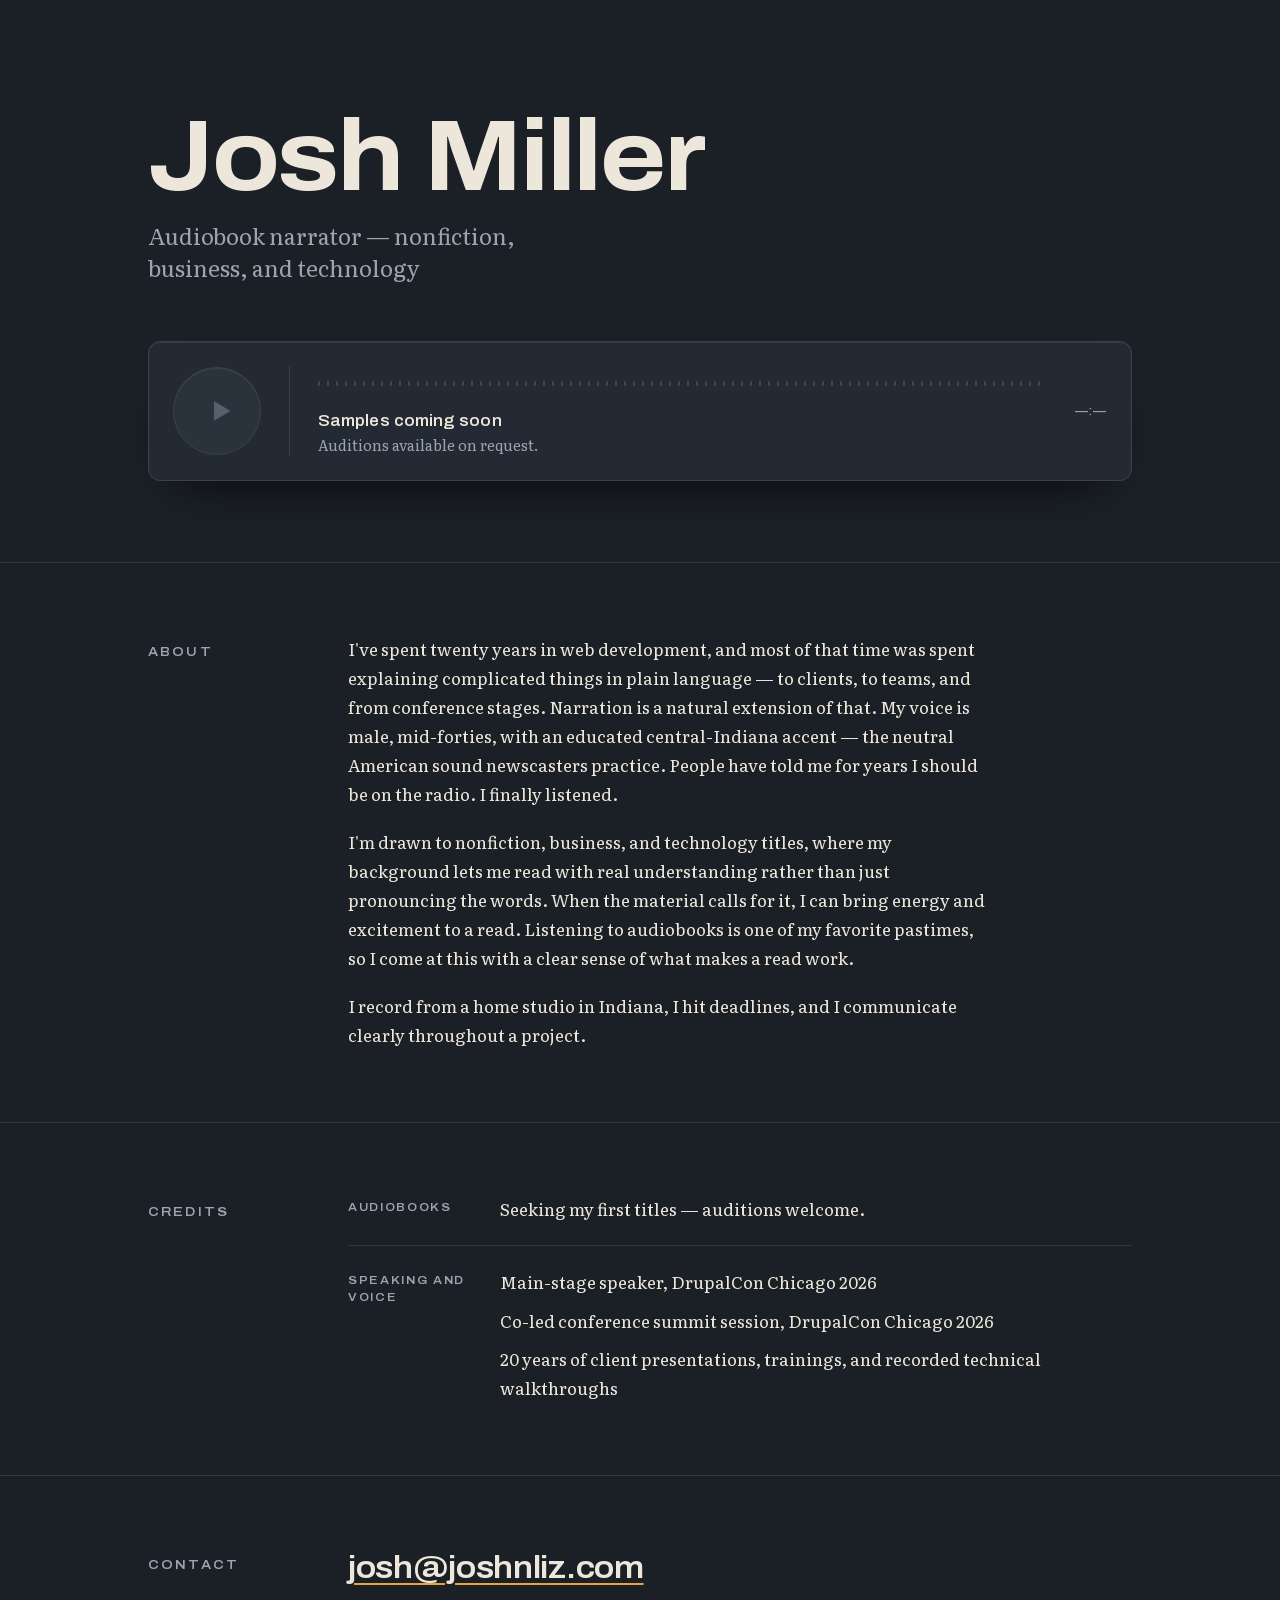
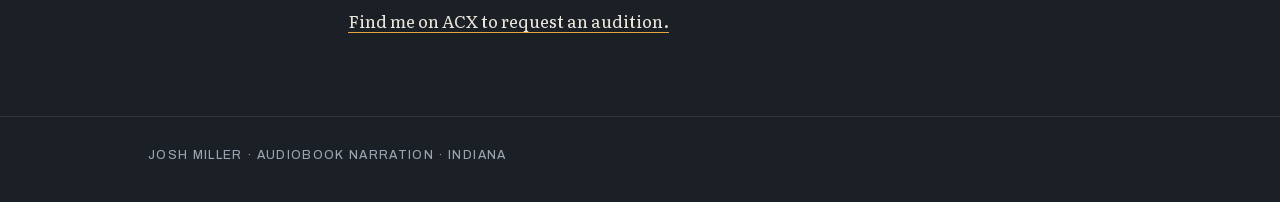
==== index.html @ 0f26d295 "Build the audiobook narration site One page, plain HTML/CSS/vanilla JS, served by GitHub Pages as-is" ====
<!doctype html>
<html lang="en">
<head>
<meta charset="utf-8">
<meta name="viewport" content="width=device-width, initial-scale=1">

<title>Josh Miller — Audiobook Narrator</title>
<meta name="description" content="Audiobook narrator for nonfiction, business, and technology titles. Home studio in Indiana. Listen to a sample and request an audition.">
<link rel="canonical" href="https://voice.joshnliz.com/">

<meta property="og:type" content="website">
<meta property="og:url" content="https://voice.joshnliz.com/">
<meta property="og:title" content="Josh Miller — Audiobook Narrator">
<meta property="og:description" content="Nonfiction, business, and technology titles. Home studio in Indiana.">
<meta property="og:image" content="https://voice.joshnliz.com/img/og.png">
<meta property="og:image:width" content="1200">
<meta property="og:image:height" content="630">
<meta name="twitter:card" content="summary_large_image">

<link rel="icon" href="img/favicon.svg" type="image/svg+xml">
<link rel="apple-touch-icon" href="img/apple-touch-icon.png">
<meta name="theme-color" content="#1B2027">

<link rel="preload" href="fonts/archivo-latin.woff2" as="font" type="font/woff2" crossorigin>
<link rel="preload" href="fonts/literata-latin.woff2" as="font" type="font/woff2" crossorigin>
<link rel="stylesheet" href="css/site.css">
</head>
<body>

<main>

  <!-- ── Hero ─────────────────────────────────────────────────────────── -->
  <section class="hero" aria-labelledby="name">
    <div class="wrap">
      <h1 id="name">Josh&nbsp;Miller</h1>
      <p class="tagline">Audiobook narrator — nonfiction, business, and technology</p>

      <!--
        The hero player. Its resting markup below is the "no samples yet" state,
        which is what a visitor sees before JavaScript runs and what search
        engines index. When audio/samples.json has entries, js/player.js
        replaces the contents of .transport with a working transport.
        To change the resting copy, edit the two lines marked RESTING COPY.
      -->
      <div class="transport" id="hero" data-hero>
        <button class="key" type="button" disabled aria-label="No sample loaded">
          <svg class="key-glyph" viewBox="0 0 24 24" aria-hidden="true" focusable="false">
            <path d="M8 5.5v13l11-6.5z"/>
          </svg>
        </button>
        <div class="rule" aria-hidden="true"></div>
        <div class="meter meter--dormant" aria-hidden="true"></div>
        <div class="stage">
          <!-- RESTING COPY -->
          <p class="stage-title">Samples coming soon</p>
          <p class="stage-note">Auditions available on request.</p>
        </div>
        <p class="readout" aria-hidden="true"><span>—:—</span></p>
      </div>

      <noscript>
        <p class="noscript-note">
          Playing audio here needs JavaScript. Email me at
          <a href="mailto:josh@joshnliz.com">josh@joshnliz.com</a> and I'll send
          samples directly.
        </p>
      </noscript>
    </div>
  </section>

  <!-- ── Samples ──────────────────────────────────────────────────────── -->
  <!-- Populated from audio/samples.json. Stays hidden while there are none. -->
  <section class="band" id="samples" aria-labelledby="samples-label" hidden>
    <div class="wrap">
      <h2 class="label" id="samples-label">Samples</h2>
      <ol class="tracks" data-tracks></ol>
    </div>
  </section>

  <!-- ── About ────────────────────────────────────────────────────────── -->
  <section class="band" id="about" aria-labelledby="about-label">
    <div class="wrap band-split">
      <h2 class="label" id="about-label">About</h2>
      <div class="about">
      <div class="prose">
        <p>
          I've spent twenty years in web development, and most of that time was
          spent explaining complicated things in plain language — to clients, to
          teams, and from conference stages. Narration is a natural extension of
          that. My voice is male, mid-forties, with an educated central-Indiana
          accent — the neutral American sound newscasters practice. People have
          told me for years I should be on the radio. I finally listened.
        </p>
        <p>
          I'm drawn to nonfiction, business, and technology titles, where my
          background lets me read with real understanding rather than just
          pronouncing the words. When the material calls for it, I can bring
          energy and excitement to a read. Listening to audiobooks is one of my
          favorite pastimes, so I come at this with a clear sense of what makes
          a read work.
        </p>
        <p>
          I record from a home studio in Indiana, I hit deadlines, and I
          communicate clearly throughout a project.
        </p>
      </div>

      <!--
        PORTRAIT — off by default; the page is designed to be complete without
        it. Delete these two comment markers to show it. The layout picks up
        the second column on its own.
      <figure class="portrait">
        <img src="img/portrait.jpg" width="800" height="1000" alt="Josh Miller" loading="lazy" decoding="async">
      </figure>
      -->

      </div>
    </div>
  </section>

  <!-- ── Credits ──────────────────────────────────────────────────────── -->
  <section class="band" id="credits" aria-labelledby="credits-label">
    <div class="wrap band-split">
      <h2 class="label" id="credits-label">Credits</h2>
      <div class="ledger">

        <div class="row">
          <h3 class="row-key">Audiobooks</h3>
          <div class="row-val">
            <p>Seeking my first titles — auditions welcome.</p>
          </div>
        </div>

        <div class="row">
          <h3 class="row-key">Speaking<span class="row-key-cont"> and voice</span></h3>
          <div class="row-val">
            <ul class="plain">
              <li>
                Main-stage speaker, DrupalCon Chicago 2026
              </li>
              <li>
                Co-led conference summit session, DrupalCon Chicago 2026
              </li>
              <li>
                20 years of client presentations, trainings, and recorded
                technical walkthroughs
              </li>
            </ul>
          </div>
        </div>

      </div>
    </div>
  </section>

  <!-- ── Contact ──────────────────────────────────────────────────────── -->
  <section class="band band--last" id="contact" aria-labelledby="contact-label">
    <div class="wrap band-split">
      <h2 class="label" id="contact-label">Contact</h2>
      <div class="prose">
        <p class="mail">
          <a href="mailto:josh@joshnliz.com">josh@joshnliz.com</a>
        </p>
        <p class="acx">
          <a href="https://www.acx.com/narrator?p=AXAS5FM89WMIQ">Find me on ACX to request an audition.</a>
        </p>
      </div>
    </div>
  </section>

</main>

<footer>
  <div class="wrap">
    <p>Josh Miller · Audiobook narration · Indiana</p>
  </div>
</footer>

<script src="js/player.js" defer></script>
</body>
</html>
---- css/site.css ----
@charset "utf-8";

/* ==========================================================================
   Josh Miller — audiobook narration
   The visual language is a broadcast console: slate rack steel, an ivory
   meter face, and one tungsten lamp behind the transport. Amber appears
   almost nowhere except where sound is — the play key, the played portion of
   a waveform, and focus. When you see it, it means audio.
   ========================================================================== */

/* --- Typefaces ---------------------------------------------------------- */

@font-face {
  font-family: "Archivo";
  src: url("../fonts/archivo-latin.woff2") format("woff2");
  font-weight: 400 800;
  font-stretch: 62% 125%;
  font-style: normal;
  font-display: swap;
}

@font-face {
  font-family: "Literata";
  src: url("../fonts/literata-latin.woff2") format("woff2");
  font-weight: 400 700;
  font-style: normal;
  font-display: swap;
}

/* --- Tokens ------------------------------------------------------------- */

:root {
  --booth: #1b2027;        /* console steel — the page ground */
  --panel: #232a33;        /* a rack unit face */
  --key-face: #2a323c;     /* the transport key itself */
  --edge: #39424e;         /* milled bevel between units */
  --meter: #ede6da;        /* VU meter face ivory — primary text */
  --dim: #9aa5b1;          /* silkscreen label grey */
  --trace: #55616e;        /* an unlit waveform */
  --tungsten: #e8a33d;     /* the lamp behind the needle */
  --tungsten-hot: #f4be68; /* needle at peak */
  --oxblood: #8c3b34;

  --hair: rgba(237, 230, 218, 0.11);
  --lift: rgba(255, 255, 255, 0.07);

  --display: "Archivo", "Helvetica Neue", Helvetica, Arial, sans-serif;
  --body: "Literata", Georgia, "Times New Roman", serif;

  --gutter: clamp(1.25rem, 5vw, 3.25rem);
  --measure: 64ch;
}

/* --- Base --------------------------------------------------------------- */

*, *::before, *::after { box-sizing: border-box; }

html {
  -webkit-text-size-adjust: 100%;
  scroll-behavior: smooth;
}

body {
  margin: 0;
  background: var(--booth);
  color: var(--meter);
  font-family: var(--body);
  font-optical-sizing: auto;
  font-size: 1.0625rem;
  line-height: 1.7;
  -webkit-font-smoothing: antialiased;
  -moz-osx-font-smoothing: grayscale;
}

[hidden] { display: none !important; }

h1, h2, h3 { margin: 0; font-weight: 400; }
p { margin: 0; }

a {
  color: var(--meter);
  text-decoration-color: var(--tungsten);
  text-decoration-thickness: 1px;
  text-underline-offset: 0.22em;
}

a:hover { color: var(--tungsten-hot); }

:focus-visible {
  outline: 2px solid var(--tungsten);
  outline-offset: 3px;
  border-radius: 2px;
}

svg { display: block; }

.wrap {
  width: 100%;
  max-width: 68rem;
  margin-inline: auto;
  padding-inline: var(--gutter);
}

/* Section labels read like silkscreen on a panel face. */
.label {
  font-family: var(--display);
  font-variation-settings: "wdth" 118, "wght" 600;
  font-size: 0.75rem;
  letter-spacing: 0.18em;
  text-transform: uppercase;
  color: var(--dim);
  line-height: 1.4;
}

/* --- Hero --------------------------------------------------------------- */

.hero {
  padding-block: clamp(3.5rem, 13vh, 7rem) clamp(3rem, 9vh, 5.5rem);
}

h1 {
  font-family: var(--display);
  font-variation-settings: "wdth" 112, "wght" 700;
  font-size: clamp(2.9rem, 11.5vw, 6.25rem);
  line-height: 0.9;
  letter-spacing: -0.025em;
  margin-bottom: clamp(0.75rem, 2vw, 1.1rem);
}

.tagline {
  font-size: clamp(1.05rem, 2.6vw, 1.4rem);
  line-height: 1.45;
  color: var(--dim);
  max-width: 34ch;
  text-wrap: balance;
  margin-bottom: clamp(2.25rem, 6vw, 3.5rem);
}

/* --- The transport: the one element worth the effort -------------------- */

/* Narrow: the key sits beside the title, and the meter spans the full panel
   underneath, where it has room to be read. */
.transport {
  display: grid;
  grid-template-columns: auto minmax(0, 1fr);
  grid-template-areas:
    "key  stage"
    "wave wave"
    "time time";
  align-items: center;
  column-gap: clamp(0.9rem, 3vw, 1.75rem);
  row-gap: 0.85rem;
  padding: clamp(0.9rem, 3vw, 1.5rem);
  background: var(--panel);
  border: 1px solid var(--edge);
  border-radius: 12px;
  box-shadow:
    inset 0 1px 0 var(--lift),
    0 26px 50px -30px rgb(0 0 0 / 0.9);
}

.transport > .key { grid-area: key; }
.transport > .stage { grid-area: stage; }
.transport > .meter { grid-area: wave; margin-bottom: 0; }
.transport > .readout { grid-area: time; justify-self: end; }

/* The milled divider between the key and the stage. It only earns its place
   once there's room for the four-column layout. */
.transport > .rule { display: none; }

/* Wide: one row of controls, the meter above the title in the same column. */
@media (min-width: 40rem) {
  .transport {
    grid-template-columns: auto 1px minmax(0, 1fr) auto;
    grid-template-areas:
      "key rule wave time"
      "key rule stage time";
    row-gap: 0.55rem;
  }
  .transport > .readout { justify-self: auto; }
  .transport > .rule {
    display: block;
    grid-area: rule;
    align-self: stretch;
    background: var(--hair);
    min-block-size: 3.25rem;
  }
}

/* The key. It has height: a lit top edge, a body, and a shadow beneath that
   it loses when pressed. */
.key {
  --size: clamp(3.75rem, 11vw, 5.5rem);
  inline-size: var(--size);
  block-size: var(--size);
  flex: none;
  display: grid;
  place-items: center;
  padding: 0;
  border: 1px solid var(--edge);
  border-radius: 50%;
  background: var(--key-face);
  color: var(--tungsten);
  cursor: pointer;
  box-shadow:
    inset 0 1px 0 rgb(255 255 255 / 0.13),
    0 3px 0 -1px #171c22,
    0 10px 20px -10px rgb(0 0 0 / 0.85);
  transition: transform 90ms ease, box-shadow 90ms ease, color 120ms ease;
}

.key:hover:not(:disabled) { color: var(--tungsten-hot); }

.key:active:not(:disabled) {
  transform: translateY(2px);
  box-shadow:
    inset 0 2px 5px rgb(0 0 0 / 0.5),
    0 1px 0 -1px #171c22;
}

.key:disabled {
  color: var(--trace);
  cursor: default;
  box-shadow: inset 0 1px 0 var(--lift);
}

.key-glyph {
  inline-size: 42%;
  block-size: 42%;
  fill: currentColor;
  /* the play triangle's mass sits left of centre; nudge it back */
  margin-inline-start: 6%;
}

.key[data-state="playing"] .key-glyph { margin-inline-start: 0; }

.key[data-state="playing"] {
  color: var(--tungsten-hot);
  border-color: rgb(232 163 61 / 0.45);
}

.stage { min-width: 0; }

.stage-title {
  font-family: var(--display);
  font-variation-settings: "wdth" 104, "wght" 550;
  font-size: clamp(0.95rem, 2.2vw, 1.05rem);
  letter-spacing: 0.005em;
  line-height: 1.35;
}

.stage-note {
  font-size: 0.9rem;
  line-height: 1.45;
  color: var(--dim);
  margin-top: 0.15rem;
}

/* --- The meter (waveform) ----------------------------------------------- */

.meter {
  position: relative;
  block-size: clamp(2.75rem, 8vw, 4rem);
  margin-bottom: 0.6rem;
  touch-action: none;
}

/* Resting state: an evenly-ticked baseline. No signal, honestly drawn —
   never a fabricated waveform for a file that doesn't exist. */
.meter--dormant {
  block-size: 2.25rem;
  background-image: repeating-linear-gradient(
    to right,
    var(--trace) 0 2px,
    transparent 2px 9px
  );
  background-size: 100% 5px;
  background-position: 0 center;
  background-repeat: no-repeat;
  opacity: 0.5;
}

.meter--live { cursor: pointer; }

.meter-layer {
  position: absolute;
  inset: 0;
  -webkit-mask-image: var(--wave);
  mask-image: var(--wave);
  -webkit-mask-size: 100% 100%;
  mask-size: 100% 100%;
  -webkit-mask-repeat: no-repeat;
  mask-repeat: no-repeat;
}

.meter-base { background: var(--trace); }

.meter-played {
  background: var(--tungsten);
  clip-path: inset(0 calc(100% - var(--played, 0%)) 0 0);
}

/* Where masks aren't supported, fall back to a plain track in the same
   visual language rather than a wall of solid colour. */
@supports not ((mask-size: 100% 100%) or (-webkit-mask-size: 100% 100%)) {
  .meter-layer { -webkit-mask-image: none; mask-image: none; }
  .meter-base { inset: calc(50% - 2px) 0; background: var(--trace); border-radius: 2px; }
  .meter-played { inset: calc(50% - 2px) 0; border-radius: 2px; }
}

/* A sample with no pre-rendered waveform: same idea, plain track. */
.meter--plain .meter-base,
.meter--plain .meter-played {
  inset: calc(50% - 2px) 0;
  -webkit-mask-image: none;
  mask-image: none;
  border-radius: 2px;
}

.meter-head {
  position: absolute;
  inset-block: -3px;
  inline-size: 2px;
  background: var(--tungsten-hot);
  left: var(--played, 0%);
  translate: -1px 0;
  opacity: 0;
}

.meter--live[data-state="playing"] .meter-head,
.meter--live:hover .meter-head,
.meter--live:focus-visible .meter-head { opacity: 1; }

.readout {
  font-family: var(--display);
  font-variation-settings: "wdth" 96, "wght" 500;
  font-variant-numeric: tabular-nums;
  font-size: 0.82rem;
  letter-spacing: 0.06em;
  color: var(--dim);
  white-space: nowrap;
}

.readout .played { color: var(--meter); }

.noscript-note {
  margin-top: 1.25rem;
  font-size: 0.95rem;
  color: var(--dim);
}

/* --- Bands -------------------------------------------------------------- */

.band {
  border-top: 1px solid var(--hair);
  padding-block: clamp(2.75rem, 8vw, 4.5rem);
}

.band-split {
  display: grid;
  gap: clamp(1rem, 3vw, 2.5rem);
}

@media (min-width: 48rem) {
  .band-split {
    grid-template-columns: 8.5rem minmax(0, 1fr);
    gap: clamp(2rem, 5vw, 4rem);
  }
  .band-split > .label { padding-top: 0.55rem; }
}

.prose { max-width: var(--measure); }
.prose p + p { margin-top: 1.15em; }

/* The About band takes a second column only if the optional portrait is
   actually present in the markup. */
.about { display: grid; gap: clamp(1.75rem, 4vw, 2.75rem); }

@media (min-width: 62rem) {
  .about:has(.portrait) {
    grid-template-columns: minmax(0, 1fr) 14rem;
    align-items: start;
  }
}

.portrait { margin: 0; max-width: 14rem; }

.portrait img {
  display: block;
  width: 100%;
  height: auto;
  border-radius: 10px;
  border: 1px solid var(--edge);
  box-shadow: 0 18px 36px -24px rgb(0 0 0 / 0.9);
}

/* --- Samples ------------------------------------------------------------ */

#samples .label { margin-bottom: clamp(1.25rem, 3vw, 1.75rem); }

.tracks {
  list-style: none;
  margin: 0;
  padding: 0;
  border-top: 1px solid var(--hair);
}

.track {
  display: grid;
  grid-template-columns: auto minmax(0, 1fr) auto;
  grid-template-areas:
    "key head time"
    ".   wave wave";
  align-items: center;
  column-gap: clamp(0.85rem, 2.5vw, 1.35rem);
  row-gap: 0.7rem;
  padding-block: clamp(1.1rem, 3vw, 1.5rem);
  border-bottom: 1px solid var(--hair);
}

.track > .key { grid-area: key; --size: 2.75rem; }
.track > .track-head { grid-area: head; min-width: 0; }
.track > .meter { grid-area: wave; margin-bottom: 0; block-size: 2.25rem; }
.track > .readout { grid-area: time; }

@media (min-width: 44rem) {
  .track {
    grid-template-columns: auto minmax(9rem, 15rem) minmax(0, 1fr) auto;
    grid-template-areas: "key head wave time";
    row-gap: 0;
  }
}

.track-title {
  font-family: var(--display);
  font-variation-settings: "wdth" 104, "wght" 550;
  font-size: 1rem;
  line-height: 1.35;
}

.track-note {
  font-size: 0.875rem;
  line-height: 1.45;
  color: var(--dim);
  margin-top: 0.1rem;
}

/* --- Credits ------------------------------------------------------------ */

.ledger { display: grid; }

.row {
  display: grid;
  gap: 0.4rem 2rem;
  padding-block: 1.35rem;
  border-top: 1px solid var(--hair);
}

.row:first-child { border-top: 0; padding-top: 0; }
.row:last-child { padding-bottom: 0; }

@media (min-width: 34rem) {
  .row { grid-template-columns: 7.5rem minmax(0, 1fr); }
}

.row-key {
  font-family: var(--display);
  font-variation-settings: "wdth" 112, "wght" 600;
  font-size: 0.7rem;
  letter-spacing: 0.15em;
  text-transform: uppercase;
  color: var(--dim);
  line-height: 1.5;
  padding-top: 0.35em;
}

.row-key-cont { display: none; }

@media (min-width: 34rem) {
  .row-key-cont { display: inline; }
}

.row-val { max-width: var(--measure); }

.plain { list-style: none; margin: 0; padding: 0; }
.plain li + li { margin-top: 0.6rem; }

/* --- Contact ------------------------------------------------------------ */

.band--last { padding-bottom: clamp(3rem, 9vw, 5rem); }

.mail a {
  font-family: var(--display);
  font-variation-settings: "wdth" 108, "wght" 600;
  font-size: clamp(1.35rem, 5.2vw, 2rem);
  letter-spacing: -0.01em;
  line-height: 1.25;
  text-decoration-thickness: 2px;
  text-underline-offset: 0.16em;
  word-break: break-word;
}

.acx, .acx-pending { margin-top: 1rem; color: var(--dim); }

/* --- Footer ------------------------------------------------------------- */

footer {
  border-top: 1px solid var(--hair);
  padding-block: 1.75rem 2.25rem;
  font-family: var(--display);
  font-variation-settings: "wdth" 100, "wght" 450;
  font-size: 0.76rem;
  letter-spacing: 0.11em;
  text-transform: uppercase;
  color: var(--dim);
}

/* --- Motion ------------------------------------------------------------- */

@media (prefers-reduced-motion: reduce) {
  html { scroll-behavior: auto; }
  *, *::before, *::after {
    animation-duration: 0.001ms !important;
    animation-iteration-count: 1 !important;
    transition-duration: 0.001ms !important;
  }
}
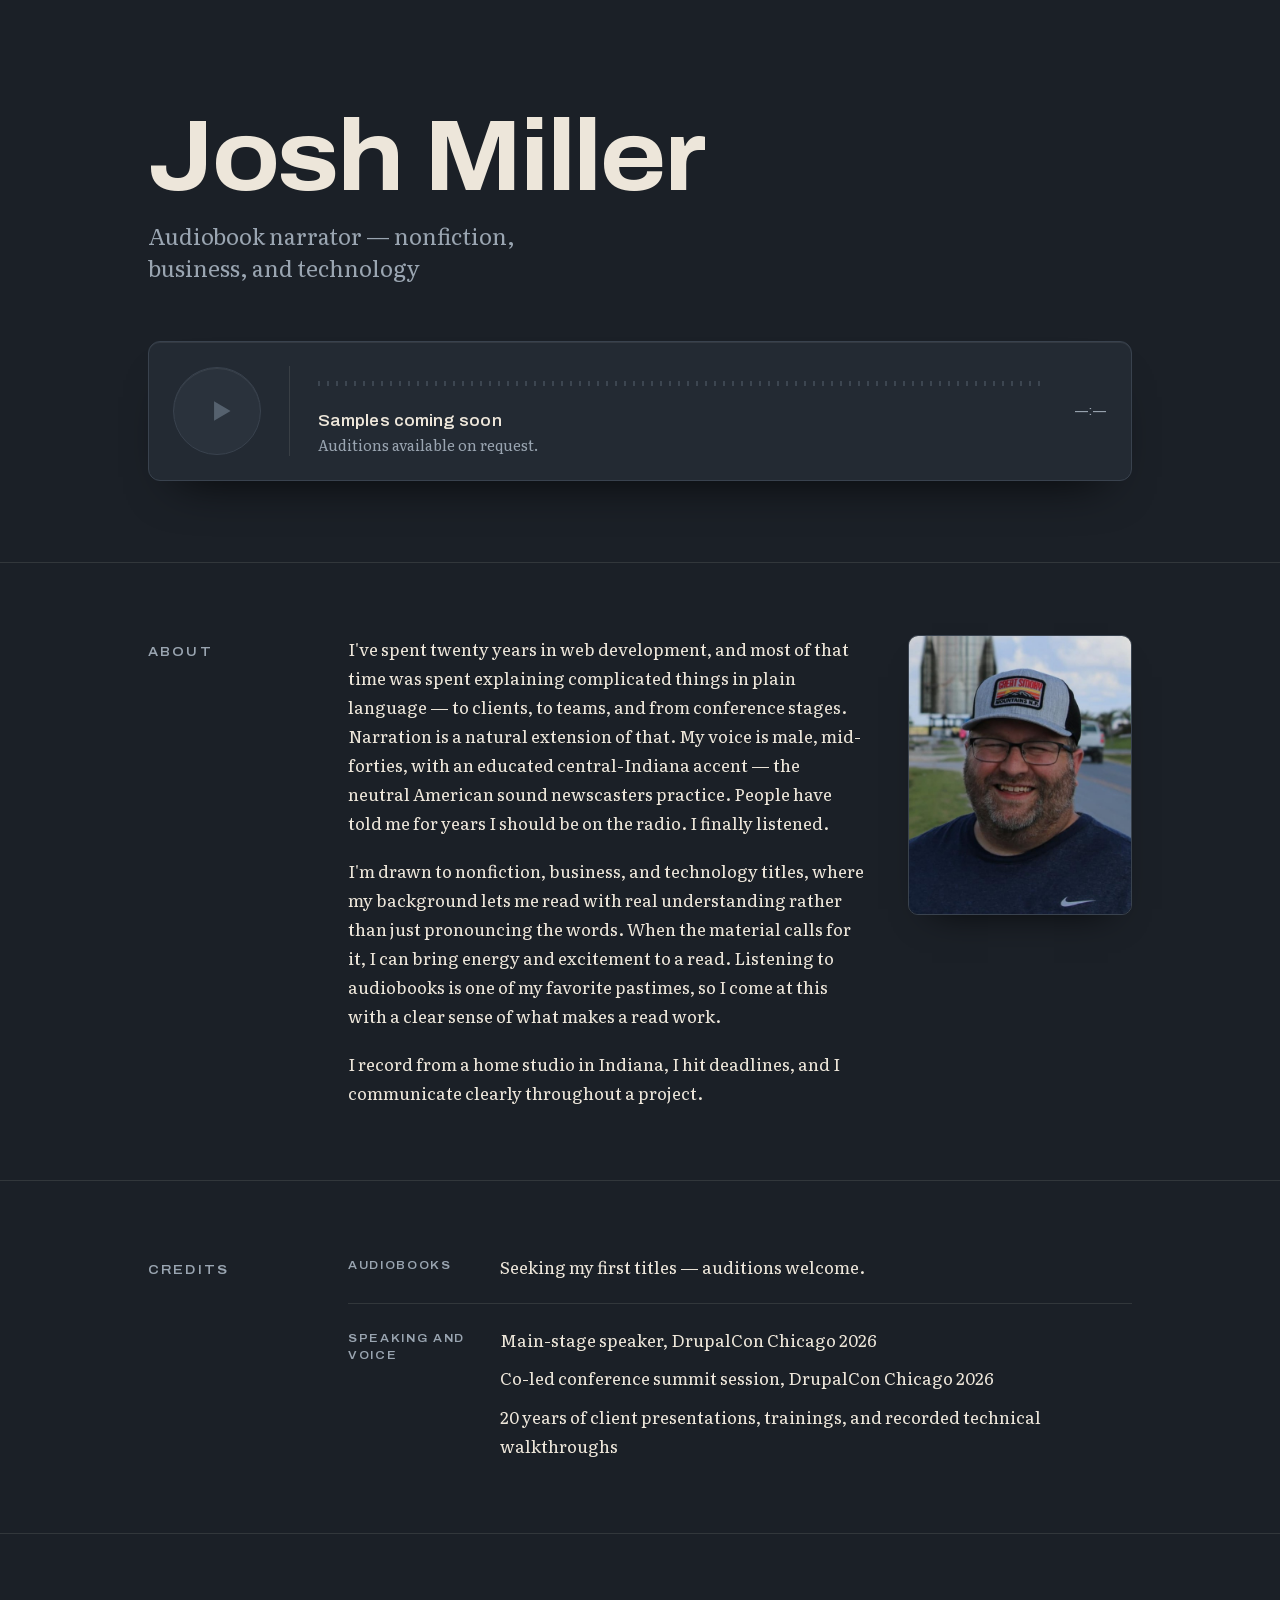
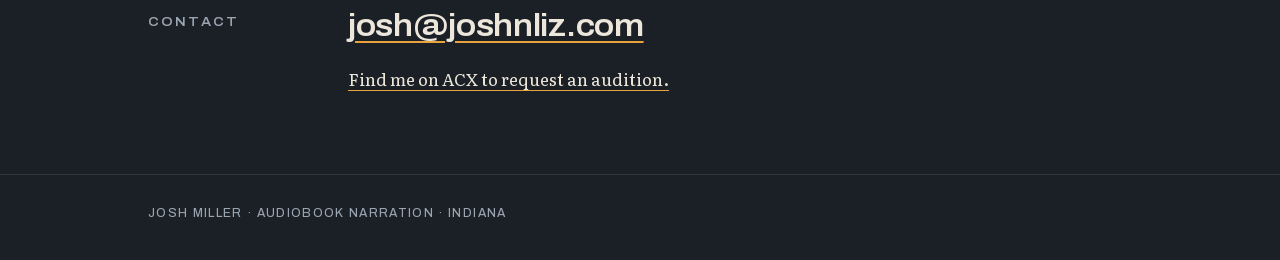
==== commit 46d46879: "Show the portrait in the About section Josh's call — the photo reads as authentic, which is worth mo" ====
--- a/index.html
+++ b/index.html
@@ -82,37 +82,37 @@
     <div class="wrap band-split">
       <h2 class="label" id="about-label">About</h2>
       <div class="about">
-      <div class="prose">
-        <p>
-          I've spent twenty years in web development, and most of that time was
-          spent explaining complicated things in plain language — to clients, to
-          teams, and from conference stages. Narration is a natural extension of
-          that. My voice is male, mid-forties, with an educated central-Indiana
-          accent — the neutral American sound newscasters practice. People have
-          told me for years I should be on the radio. I finally listened.
-        </p>
-        <p>
-          I'm drawn to nonfiction, business, and technology titles, where my
-          background lets me read with real understanding rather than just
-          pronouncing the words. When the material calls for it, I can bring
-          energy and excitement to a read. Listening to audiobooks is one of my
-          favorite pastimes, so I come at this with a clear sense of what makes
-          a read work.
-        </p>
-        <p>
-          I record from a home studio in Indiana, I hit deadlines, and I
-          communicate clearly throughout a project.
-        </p>
-      </div>
+        <div class="prose">
+          <p>
+            I've spent twenty years in web development, and most of that time was
+            spent explaining complicated things in plain language — to clients, to
+            teams, and from conference stages. Narration is a natural extension of
+            that. My voice is male, mid-forties, with an educated central-Indiana
+            accent — the neutral American sound newscasters practice. People have
+            told me for years I should be on the radio. I finally listened.
+          </p>
+          <p>
+            I'm drawn to nonfiction, business, and technology titles, where my
+            background lets me read with real understanding rather than just
+            pronouncing the words. When the material calls for it, I can bring
+            energy and excitement to a read. Listening to audiobooks is one of my
+            favorite pastimes, so I come at this with a clear sense of what makes
+            a read work.
+          </p>
+          <p>
+            I record from a home studio in Indiana, I hit deadlines, and I
+            communicate clearly throughout a project.
+          </p>
+        </div>
 
-      <!--
-        PORTRAIT — off by default; the page is designed to be complete without
-        it. Delete these two comment markers to show it. The layout picks up
-        the second column on its own.
-      <figure class="portrait">
-        <img src="img/portrait.jpg" width="800" height="1000" alt="Josh Miller" loading="lazy" decoding="async">
-      </figure>
-      -->
+        <!--
+          To remove the portrait, delete this whole <figure>. The About band
+          drops back to a single column on its own.
+        -->
+        <figure class="portrait">
+          <img src="img/portrait.jpg" width="560" height="700"
+               alt="Josh Miller" loading="lazy" decoding="async">
+        </figure>
 
       </div>
     </div>
--- a/css/site.css
+++ b/css/site.css
@@ -161,7 +161,7 @@
 
 .transport > .key { grid-area: key; }
 .transport > .stage { grid-area: stage; }
-.transport > .meter { grid-area: wave; margin-bottom: 0; }
+.transport > .meter { grid-area: wave; }
 .transport > .readout { grid-area: time; justify-self: end; }
 
 /* The milled divider between the key and the stage. It only earns its place
@@ -193,7 +193,6 @@
   --size: clamp(3.75rem, 11vw, 5.5rem);
   inline-size: var(--size);
   block-size: var(--size);
-  flex: none;
   display: grid;
   place-items: center;
   padding: 0;
@@ -261,7 +260,6 @@
 .meter {
   position: relative;
   block-size: clamp(2.75rem, 8vw, 4rem);
-  margin-bottom: 0.6rem;
   touch-action: none;
 }
 
@@ -420,7 +418,7 @@
 
 .track > .key { grid-area: key; --size: 2.75rem; }
 .track > .track-head { grid-area: head; min-width: 0; }
-.track > .meter { grid-area: wave; margin-bottom: 0; block-size: 2.25rem; }
+.track > .meter { grid-area: wave; block-size: 2.25rem; }
 .track > .readout { grid-area: time; }
 
 @media (min-width: 44rem) {
